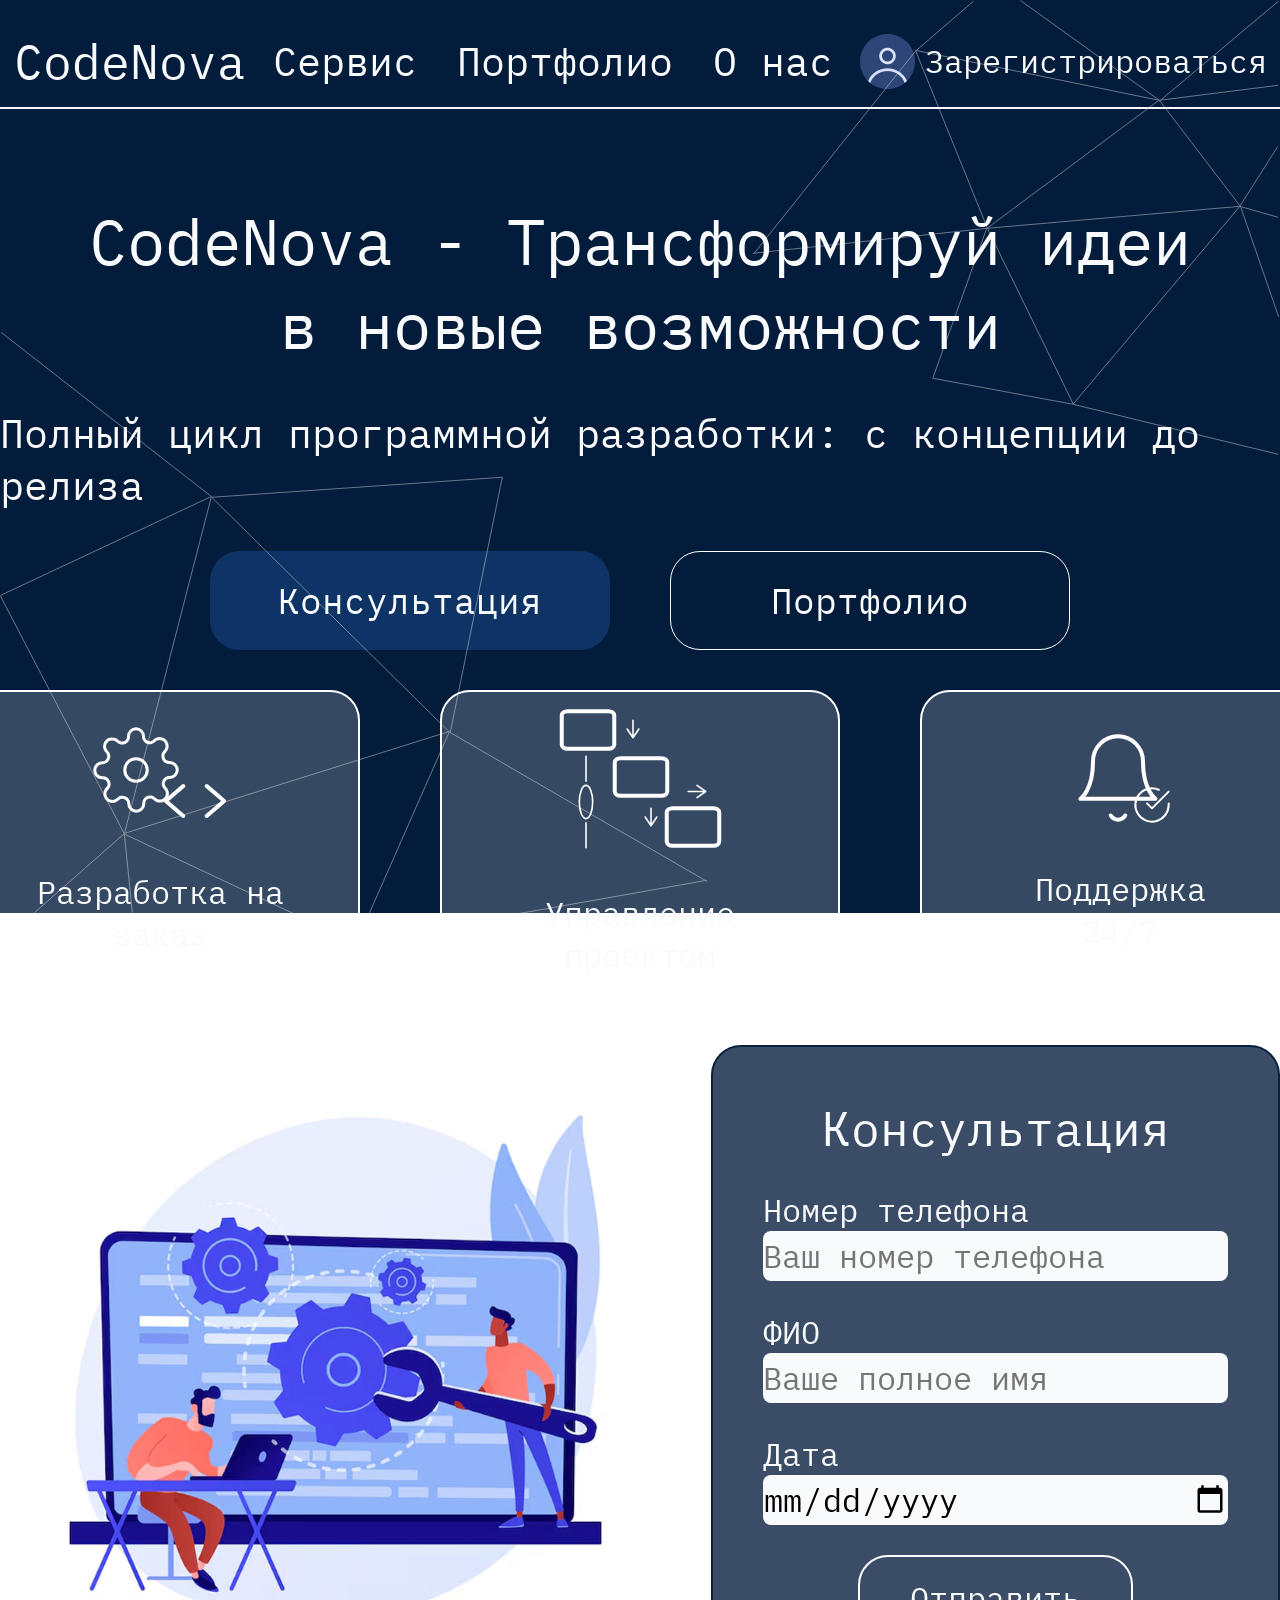
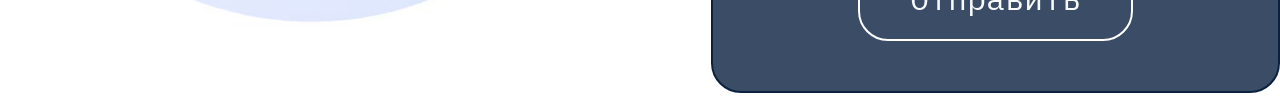
==== saythtml/index.html @ ea227b04 "Add files via upload" ====
<!DOCTYPE html>
<html lang="en">
<head>
    <meta charset="UTF-8">
    <meta http-equiv="X-UA-Compatible" content="IE=edge">
    <meta name="viewport" content="width=device-width, initial-scale=1.0">
    <link rel="stylesheet" href="./style.css">
    <link rel="preconnect" href="https://fonts.googleapis.com">
    <link rel="preconnect" href="https://fonts.gstatic.com" crossorigin>
    <link href="https://fonts.googleapis.com/css2?family=IBM+Plex+Mono:ital,wght@0,100;0,200;0,300;0,400;0,500;0,600;0,700;1,100;1,200;1,300;1,400;1,500;1,600;1,700&display=swap" rel="stylesheet">
    <title>CodeNova</title>
</head>
<body>
    <header class="header">
        <img src="./img/Group 7.svg" alt="" class="top-line">
        <div class="container">
            <p class="logo">CodeNova</p>
            <nav class="header-nav">
                <ul class="nav-list">
                    <li class="nav-list-item"><a href="#" class="nav-link">Сервис</a></li>
                    <li class="nav-list-item"><a href="#" class="nav-link">Портфолио</a></li>
                    <li class="nav-list-item"><a href="#" class="nav-link">О нас</a></li>
                </ul>
            </nav>
            <div class="reg-form">
                <img src="./img/Generic avatar.png" alt="avatar">
                <p class="reg-text">Зарегистрироваться</p>
            </div>
        </div>
    </header>
    <main class="main">
        <section class="welcome">
            <div class="container">
                <h1 class="welcome-title">
                    CodeNova - Трансформируй идеи в новые возможности
                </h1>
                <h3 class="welcome-description">
                    Полный цикл программной разработки: с концепции до релиза
                </h3>
                <div class="button-container">
                    <a href="#consultation" class="button-container-item welcome-consultation">Консультация</a>
                    <a href="#portfolio" class="button-container-item portfolio">Портфолио</a>
                </div>
                <div class="welcome-info">
                    <div class="info-block">
                        <img class="info-img" src="img/Group 4.svg" alt="code">
                        <h4 class="info-description">Разработка на заказ</h4>
                    </div>
                    <div class="info-block">
                        <img class="info-img" src="img/Group 3.svg" alt="managment">
                        <h4 class="info-description">Управление проектом</h4>
                    </div>
                    <div class="info-block">
                        <img class="info-img" src="img/Group 5.svg" alt="support">
                        <h4 class="info-description">Поддержка 24/7</h4>
                    </div>
                </div>
            </div>
        <img class="bottom-line" src="./img/Group 6.svg" alt="">
        </section>
        <section id="consultation" class="consultation">
            <div class="container">
                <div class="consultation-left-side">
                    <img src="./img/консультация.jpg" alt="">
                </div>
                <div class="consultation-right-side">
                    <form action="" class="consultation-form">
                        <h4 class="consultation-title">Консультация</h4>

                        <div class="consultation-form-group">
                            <label for="phone" class="consultation-form-label">Номер телефона</label>
                            <input type="tel" id="phone" name="phone" class="consultation-form-input" placeholder="Ваш номер телефона" required>
                        </div>

                        <div class="consultation-form-group">
                            <label for="name" class="consultation-form-label">ФИО</label>
                            <input type="text" id="name" name="name" class="consultation-form-input" placeholder="Ваше полное имя" required>
                        </div>

                        <div class="consultation-form-group">
                            <label for="datatime" class="consultation-form-label">Дата</label>
                            <input type="date" id="datatime" name="datatime" class="consultation-form-input" required>
                        </div>

                        <button type="submit" class="submit-btn">Отправить</button>
                    </form>
                </div>
            </div>
        </section>
    </main>
</body>
</html>
---- saythtml/style.css ----
:root {
	--main-color: #041C3B;
	--main-px: 8px;
}

* {
	padding: 0px;
	margin: 0px;
	border: none;
}

*,
*::before,
*::after {
	box-sizing: border-box;
}

/* Links */

a, a:link, a:visited  {
    text-decoration: none;
}

a:hover  {
    text-decoration: none;
}

/* Common */

aside, nav, footer, header, section, main {
	display: block;
}

h1, h2, h3, h4, h5, h6, p {
    font-size: inherit;
	font-weight: inherit;
}

ul, ul li {
	list-style: none;
}

img {
	vertical-align: top;
}

img, svg {
	max-width: 100%;
	height: auto;
}

address {
  font-style: normal;
}

/* Form */

input, textarea, button, select {
	font-family: inherit;
    font-size: inherit;
    color: inherit;
    background-color: transparent;
}

input::-ms-clear {
	display: none;
}

textarea {
	resize: vertical;
}

button, input[type="submit"] {
    display: inline-block;
    box-shadow: none;
    background-color: transparent;
    background: none;
    cursor: pointer;
}

button::-moz-focus-inner {
	padding: 0;
	border: 0;
}

label {
	cursor: pointer;
}

legend {
	display: block;
}

input[type='file'] {
	max-width: 100%;
}

body {
    font-family: "IBM Plex Mono", sans-serif;
    font-size: 32px;
	color: #F8FAFC;
}

.container {
	margin: 0 auto;
	padding: 0 auto;
	max-width: 1600px;
}

.header {
	padding: 30px 0;
	background-color: var(--main-color);
}

.header .container {
	display: flex;
	justify-content: space-around;
	align-items: center;
	padding-bottom: 15px;
	border-bottom: 2px #F8FAFC solid;
}

.logo {
	font-size: calc(var(--main-px) * 6);
}

.nav-list {
	display: flex;
	gap: 40px;
}
.nav-list-item {
	font-size: calc(var(--main-px) * 5);
}

.nav-link {
	color: #F8FAFC;
}

.reg-form {
	display: flex;
	align-items: center;
	justify-content: center;
	gap: 10px;
}

.welcome {
	padding-top: 60px;
	background-color: var(--main-color);
	height: 86vh;
	margin-bottom: 120px;
}

.welcome .container {
	display: flex;
	flex-direction: column;
	align-items: center;
}

.welcome-title {
	font-size: calc(var(--main-px) * 8);
	max-width: 1160px;
	text-align: center;
	margin-bottom: 40px;
}

.welcome-description {
	font-size: calc(var(--main-px)*5);
	margin-bottom: 40px;
}

.button-container {
	display: flex;
	gap: 60px;
	margin-bottom: 40px;
}

.button-container-item {
	display: flex;
	align-items: center;
	justify-content: center;
	font-size: 36px;
	width: 400px;
	padding: 25px 60px;
	border: 1px solid #ffffff;
	border-radius: 30px;
	color: #F8FAFC;
}

.welcome-consultation {
	background-color: #0E3466;
	border: none;
}


.welcome-info {
	display: flex;
	gap: 80px;
	justify-content: center;
	align-items: center;
}

.info-block {
	display: flex;
	justify-content: center;
	align-items: center;
	flex-direction: column;
	gap: 40px;
	background: rgba(255, 255, 255, 0.2);
	width: 400px;
	height: 300px;
	border-radius: 30px;
	border: 2px solid #ffffff;
}

.info-description {
	font-size: calc(var(--main-px)*4);
	max-width: 260px;
	text-align: center;
}

.bottom-line {
	position: absolute;
	top: 36.9%;
	opacity: 0.4;
}

.top-line {
	position: absolute;
	top: 0%;
	right: 0%;
	opacity: 0.4;
}

.consultation .container {
	display: flex;
	justify-content: center;
	align-items: center;
	gap: 40px;
}

.consultation-right-side {
	display: flex;
	justify-content: center;
	align-items: center;
	flex-direction: column;
	background-color: rgba(11, 33, 64, 0.8);
	border: 2px solid #0B2140;
	border-radius: 30px;
}

.consultation-form {
	display: flex;
	flex-direction: column;
	align-items: center;
	justify-content: center;
	gap: 30px;
	padding: 50px;
}

.consultation-title {
	font-size: calc(var(--main-px)*6);
}

.consultation-form-group {
	display: flex;
	flex-direction: column;
	align-items: flex-start;

}

.consultation-form-input {
	width: 465px;
	height: 50px;
	background-color: #F8FAFC;
	border-radius: 8px;
	color: #000;
}

.submit-btn {
	padding: 20px 50px;
	border: 2px solid #ffffff;
	border-radius: 30px;
}
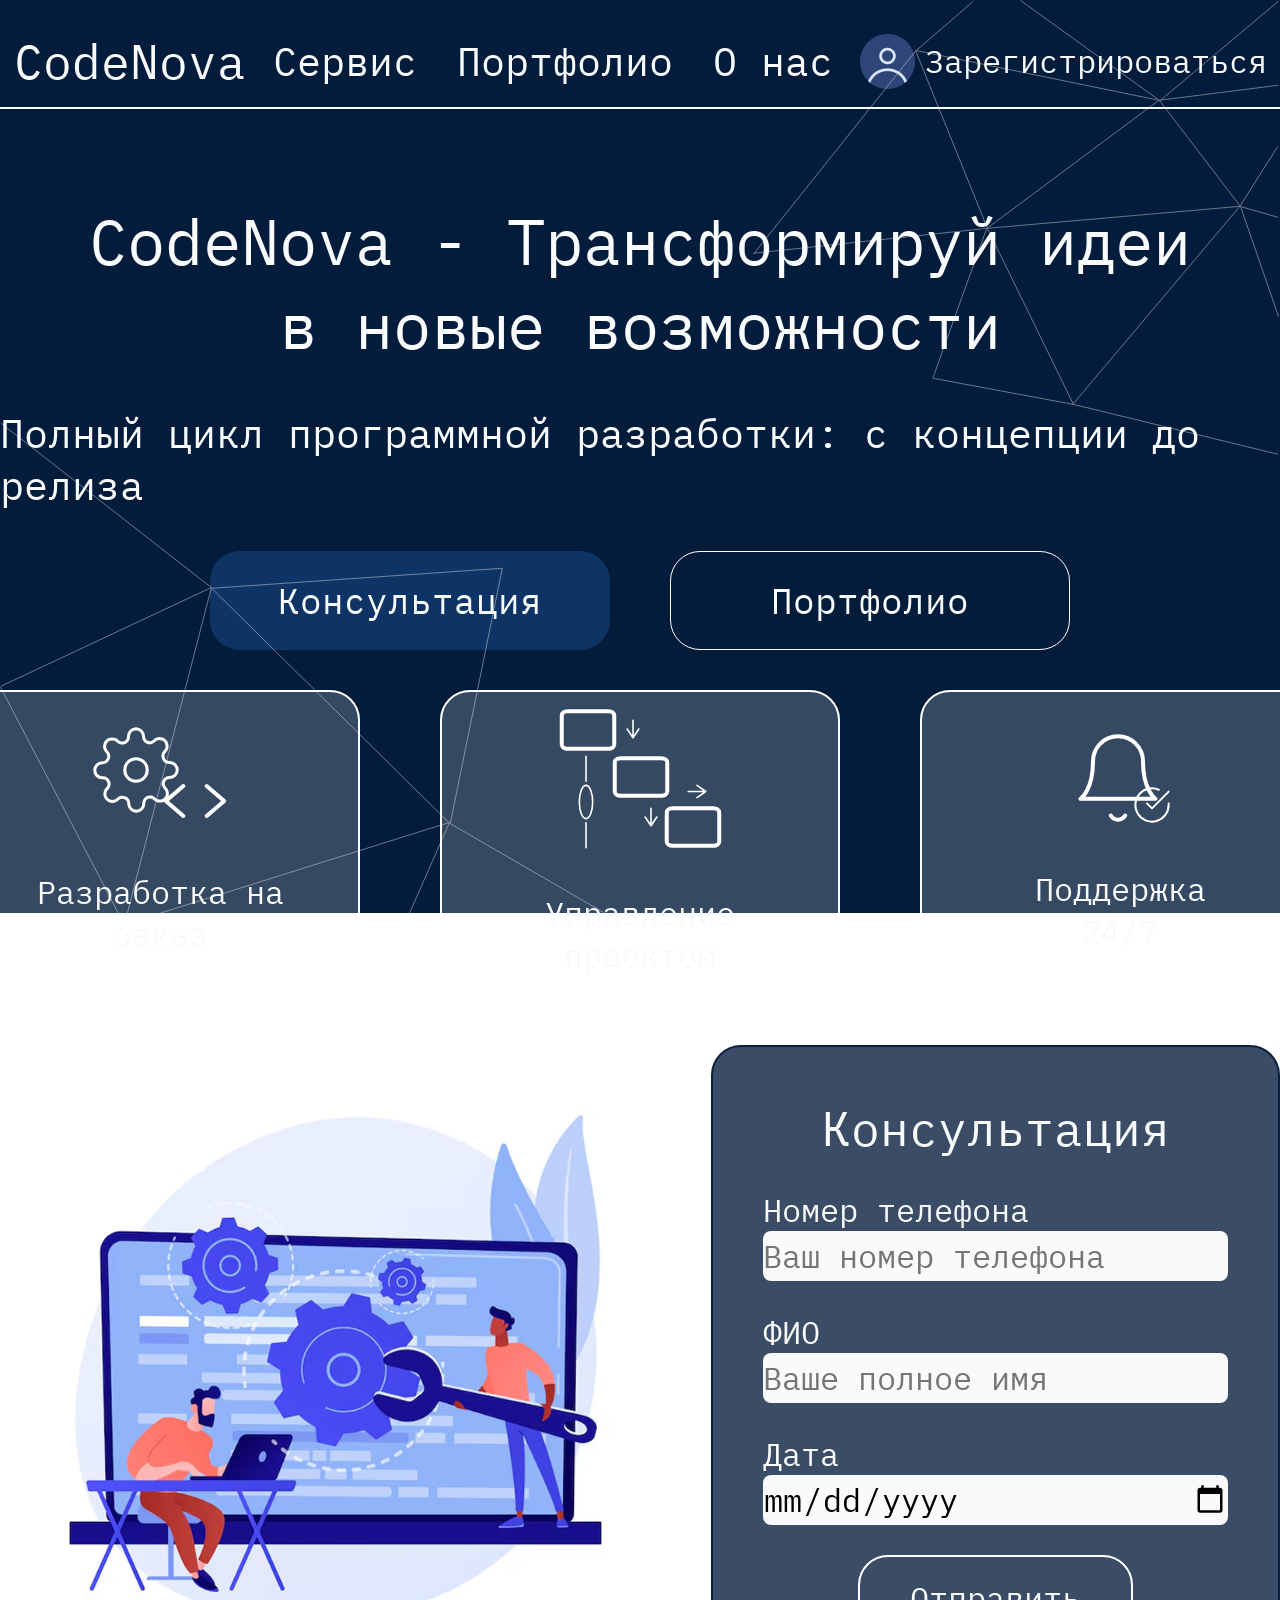
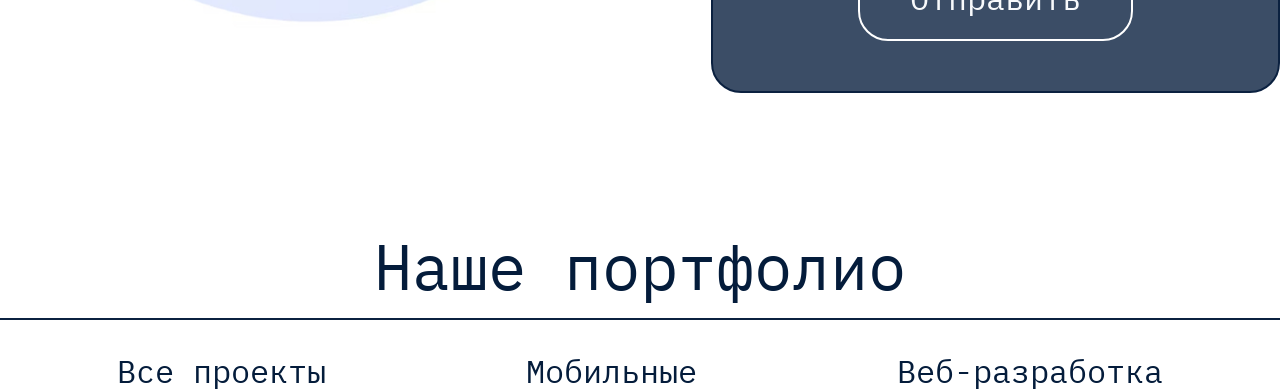
==== commit 5ae98a9f: "Add files via upload" ====
--- a/saythtml/index.html
+++ b/saythtml/index.html
@@ -39,7 +39,7 @@
                 </h3>
                 <div class="button-container">
                     <a href="#consultation" class="button-container-item welcome-consultation">Консультация</a>
-                    <a href="#portfolio" class="button-container-item portfolio">Портфолио</a>
+                    <a href="#portfolio" class="button-container-item welcome-portfolio">Портфолио</a>
                 </div>
                 <div class="welcome-info">
                     <div class="info-block">
@@ -87,6 +87,16 @@
                 </div>
             </div>
         </section>
+        <section class="portfolio" id="portfolio">
+            <div class="container">
+                <h2 class="portfolio-title">Наше портфолио</h2>
+                <ul class="portfolio-list">
+                    <li class="portfolio-list-item">Все проекты</li>
+                    <li class="portfolio-list-item">Мобильные</li>
+                    <li class="portfolio-list-item">Веб-разработка</li>
+                </ul>
+            </div>
+        </section>
     </main>
 </body>
 </html>
--- a/saythtml/style.css
+++ b/saythtml/style.css
@@ -220,7 +220,7 @@
 
 .bottom-line {
 	position: absolute;
-	top: 36.9%;
+	top: 47%;
 	opacity: 0.4;
 }
 
@@ -229,6 +229,10 @@
 	top: 0%;
 	right: 0%;
 	opacity: 0.4;
+}
+
+.consultation {
+	margin-bottom: 120px;
 }
 
 .consultation .container {
@@ -280,4 +284,37 @@
 	padding: 20px 50px;
 	border: 2px solid #ffffff;
 	border-radius: 30px;
+}
+
+.portfolio {
+	color: #041C3B;
+}
+
+.portfolio .container {
+	display: flex;
+	flex-direction: column;
+	justify-content: center;
+	align-items: center;
+}
+
+.portfolio-title {
+	font-size: calc(var(--main-px) * 8);
+	margin-bottom: 30px;
+	border-bottom: 2px solid #0B2140;
+	width: 100%;
+	text-align: center;
+	padding-bottom: 10px;
+}
+
+.portfolio-list {
+	display: flex;
+	gap: 200px;
+}
+
+.registration-form {
+	padding: 150px 300px;
+}
+
+.login-block {
+	background-color: rgba(11, 33, 64, 0.8);
 }
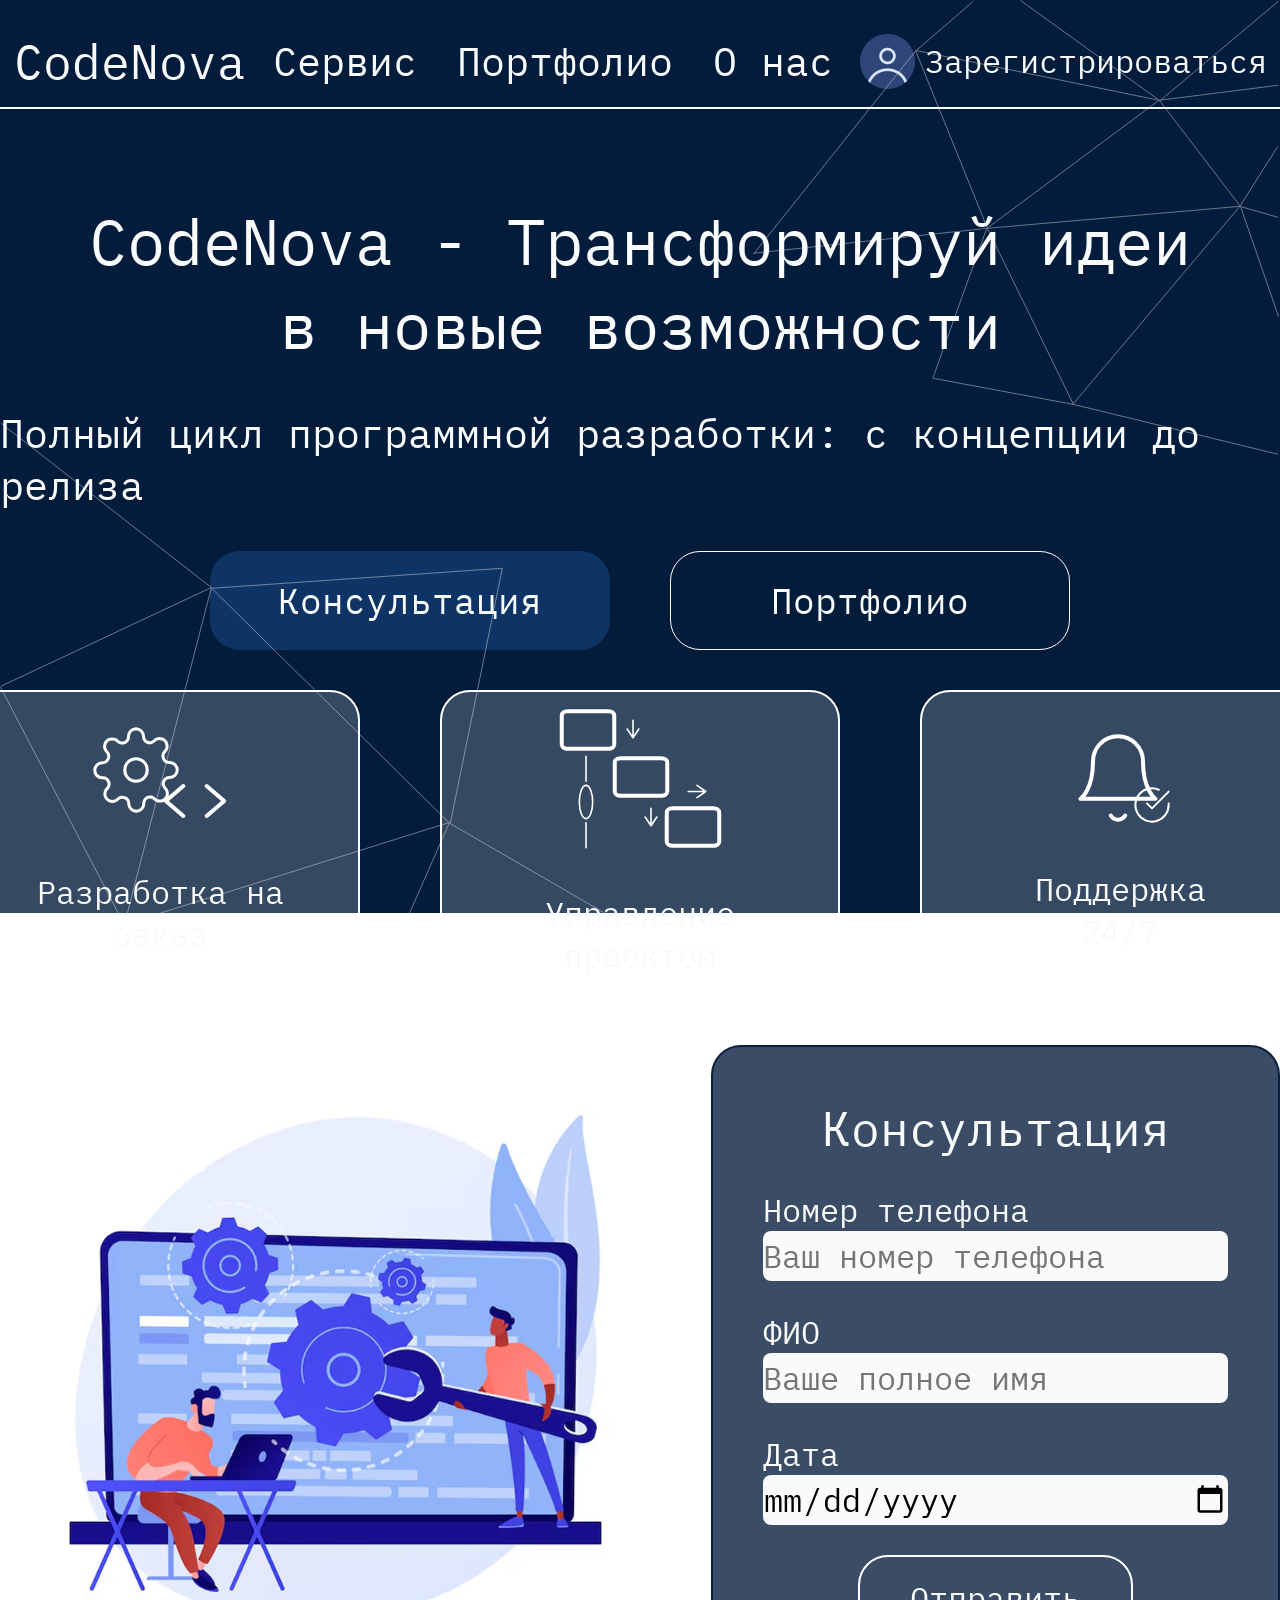
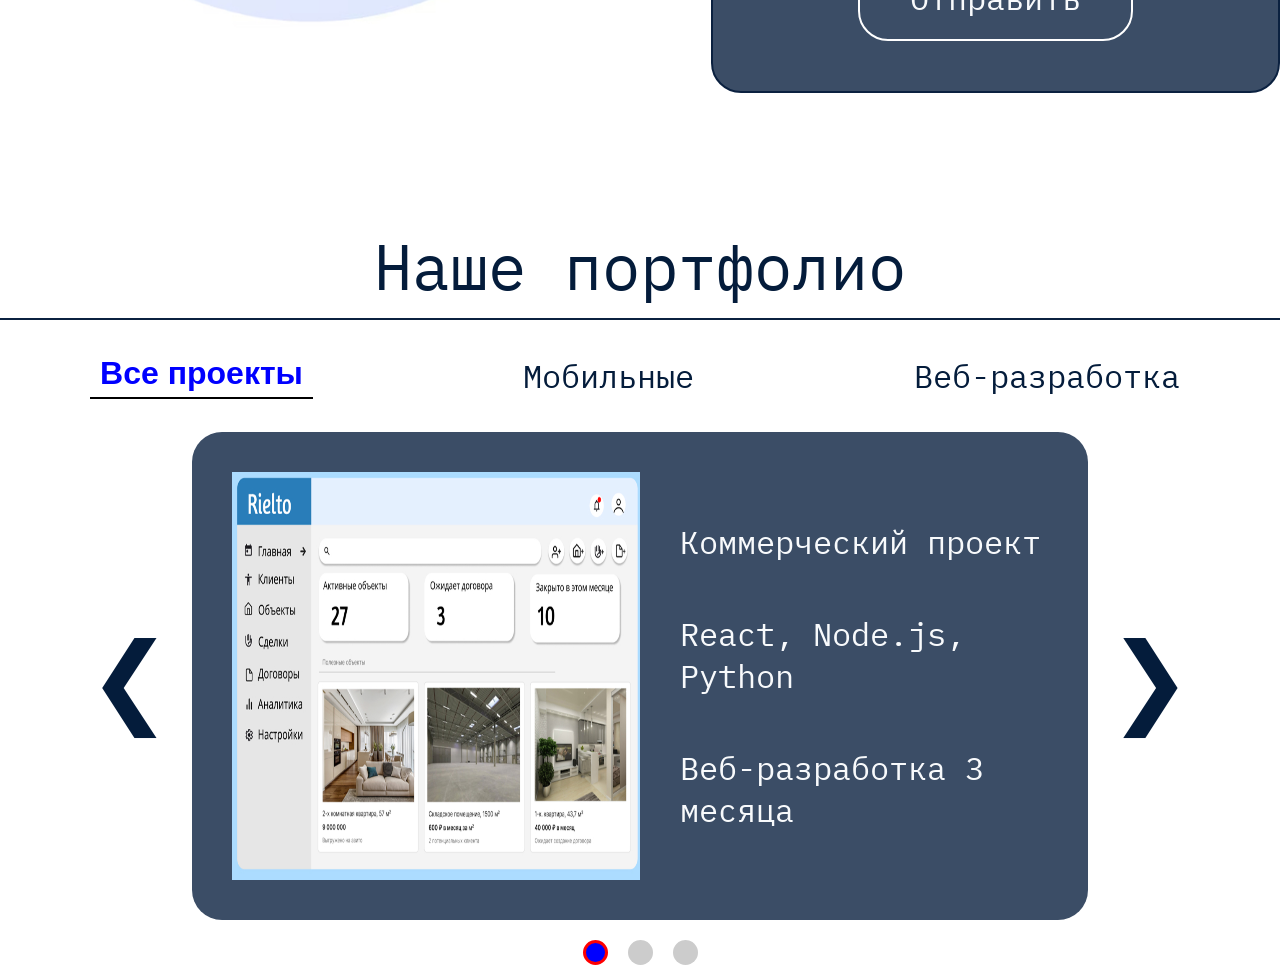
==== commit 13270872: "Add files via upload" ====
--- a/saythtml/index.html
+++ b/saythtml/index.html
@@ -9,6 +9,7 @@
     <link rel="preconnect" href="https://fonts.gstatic.com" crossorigin>
     <link href="https://fonts.googleapis.com/css2?family=IBM+Plex+Mono:ital,wght@0,100;0,200;0,300;0,400;0,500;0,600;0,700;1,100;1,200;1,300;1,400;1,500;1,600;1,700&display=swap" rel="stylesheet">
     <title>CodeNova</title>
+    <script src="script.js"></script>
 </head>
 <body>
     <header class="header">
@@ -90,11 +91,52 @@
         <section class="portfolio" id="portfolio">
             <div class="container">
                 <h2 class="portfolio-title">Наше портфолио</h2>
-                <ul class="portfolio-list">
-                    <li class="portfolio-list-item">Все проекты</li>
-                    <li class="portfolio-list-item">Мобильные</li>
-                    <li class="portfolio-list-item">Веб-разработка</li>
+                <ul class="tabs">
+                    <li><button class="tab-btn active" data-filter="all">Все проекты</button></li>
+                    <li><button class="tab-btn" data-filter="mobile">Мобильные</button></li>
+                    <li><button class="tab-btn" data-filter="web">Веб-разработка</button></li>
                 </ul>
+                <div class="slider-container">
+
+                <button class="arrow-btn prev-btn">&#10094;</button>
+                <div class="slider-track">
+                    <div class="slide active" data-category="web">
+                        <div class="slide-content">
+                            <img src="img/portfolio1.jpg" alt="">
+                            <div class="slide-text">
+                                <p>Коммерческий проект</p>
+                                <p>React, Node.js, Python</p>
+                                <p>Веб-разработка 3 месяца</p>
+                            </div>
+                        </div>
+                    </div>
+                    <div class="slide" data-category="web">
+                        <div class="slide-content">
+                            <img src="img/portfolio1.jpg" alt="">
+                            <div class="slide-text">
+                                <p>Коммерческий проект</p>
+                                <p>React, Node.js, Python</p>
+                                <p>Веб-разработка 3 месяца</p>
+                            </div>
+                        </div>
+                    </div>
+                    <div class="slide" data-category="web">
+                        <div class="slide-content">
+                            <img src="img/portfolio1.jpg" alt="">
+                            <div class="slide-text">
+                                <p>Коммерческий проект</p>
+                                <p>React, Node.js, Python</p>
+                                <p>Веб-разработка 3 месяца</p>
+                            </div>
+                        </div>
+                    </div>
+                </div>
+
+                <button class="arrow-btn next-btn">&#10095;</button>
+
+            </div>
+
+            <div class="dots-container"></div>
             </div>
         </section>
     </main>
--- a/saythtml/style.css
+++ b/saythtml/style.css
@@ -103,7 +103,7 @@
 
 .container {
 	margin: 0 auto;
-	padding: 0 auto;
+	padding: 0;
 	max-width: 1600px;
 }
 
@@ -269,7 +269,6 @@
 	display: flex;
 	flex-direction: column;
 	align-items: flex-start;
-
 }
 
 .consultation-form-input {
@@ -306,15 +305,201 @@
 	padding-bottom: 10px;
 }
 
-.portfolio-list {
+.tabs {
 	display: flex;
 	gap: 200px;
-}
+	justify-content: center;
+	margin-bottom: 30px;
+}
+
+.tab-btn {
+	padding: 5px 10px;
+}
+
+.tab-btn.active {
+	color: blue;
+	font-weight: bold;
+	border-bottom: 2px solid black;
+}
+
+.slider-container {
+	display: flex;
+	align-items: center;
+	justify-content: center;
+	width: 100%;
+	position: relative;
+	margin-bottom: 20px;
+	gap: 20px;
+}
+
+.slider-track {
+	width: 70%;
+	overflow: hidden;
+	border-radius: 30px;
+	background-color: rgba(11, 33, 64, 0.8);
+	color: #F8FAFC;
+}
+
+.slide img {
+	width: 50%;
+	aspect-ratio: 1;
+}
+
+.slide {
+	display: none;
+	padding: 40px;
+}
+
+.slide.active {
+	display: block;
+}
+
+.slide-content {
+	display: flex;
+	align-items: center;
+	gap: 40px;
+}
+
+.slide-text {
+	display: flex;
+	flex-direction: column;
+	gap: 50px;
+}
+
+.arrow-btn {
+	background: none;
+	border: none;
+	font-size: 100px;
+}
+
+
 
 .registration-form {
-	padding: 150px 300px;
+	padding: 100px 100px;
 }
 
 .login-block {
 	background-color: rgba(11, 33, 64, 0.8);
-}+}
+
+.login .container {
+	margin-top: 100px;
+}
+
+.login-block {
+	border-radius: 30px;
+}
+
+.login .bottom-line {
+	top: 36%;
+}
+
+.dots-container {
+	display: flex;
+	gap: 20px;
+}
+
+.dot {
+	width: 25px;
+	aspect-ratio: 1;
+	background-color: #ccc;
+	border-radius: 50%;
+	cursor: pointer;
+}
+
+.dot.active {
+	background-color: blue;
+	border: 3px solid red;
+}
+
+.registration-form {
+	display: flex;
+	flex-direction: column;
+	justify-content: center;
+	align-items: center;
+	gap: 25px;
+}
+
+.registration-title {
+	font-size: 48px;
+}
+
+.registration-form-group {
+	display: flex;
+	flex-direction: column;
+	justify-content: flex-start;
+}
+
+.registration-form-input {
+	width: 465px;
+	height: 50px;
+	background-color: #F8FAFC;
+	border-radius: 8px;
+	color: #000;
+}
+
+.checkbox-wrapper {
+	display: flex;
+	align-items: center;
+	gap: 10px;
+}
+
+#agreement {
+	-webkit-appearance: none;
+	appearance: none;
+	width: 30px;
+	aspect-ratio: 1;
+	border-radius: 10px;
+	border: 2px solid white;
+	cursor: pointer;
+}
+
+.checkbox-wrapper label {
+	font-size: 18px;
+}
+
+
+.custom-checkbox::before {
+  content: "";
+  width: 20px;
+  height: 15px;
+  border-left: 2px solid #fff;
+  border-bottom: 2px solid #fff;
+
+  transform: rotate(-45deg) translate(0px, 0px);
+  display: none;
+}
+
+.custom-checkbox:checked::before {
+  display: block;
+}
+
+.login-text {
+	text-align: center;
+	padding-bottom: 50px;
+}
+
+.login-text::before {
+	content: "1";
+	width: 200px;
+	height: 2px;
+	background-color: white;
+}
+
+.wrapper {
+	display: flex;
+	justify-content: center;
+	align-items: center;
+	padding-bottom: 50px;
+	gap: 25px;
+}
+
+.wrapper a {
+	color: #F8FAFC;
+}
+
+.wrapper div {
+	width: 150px;
+	height: 2px;
+	background-color: white;
+}
